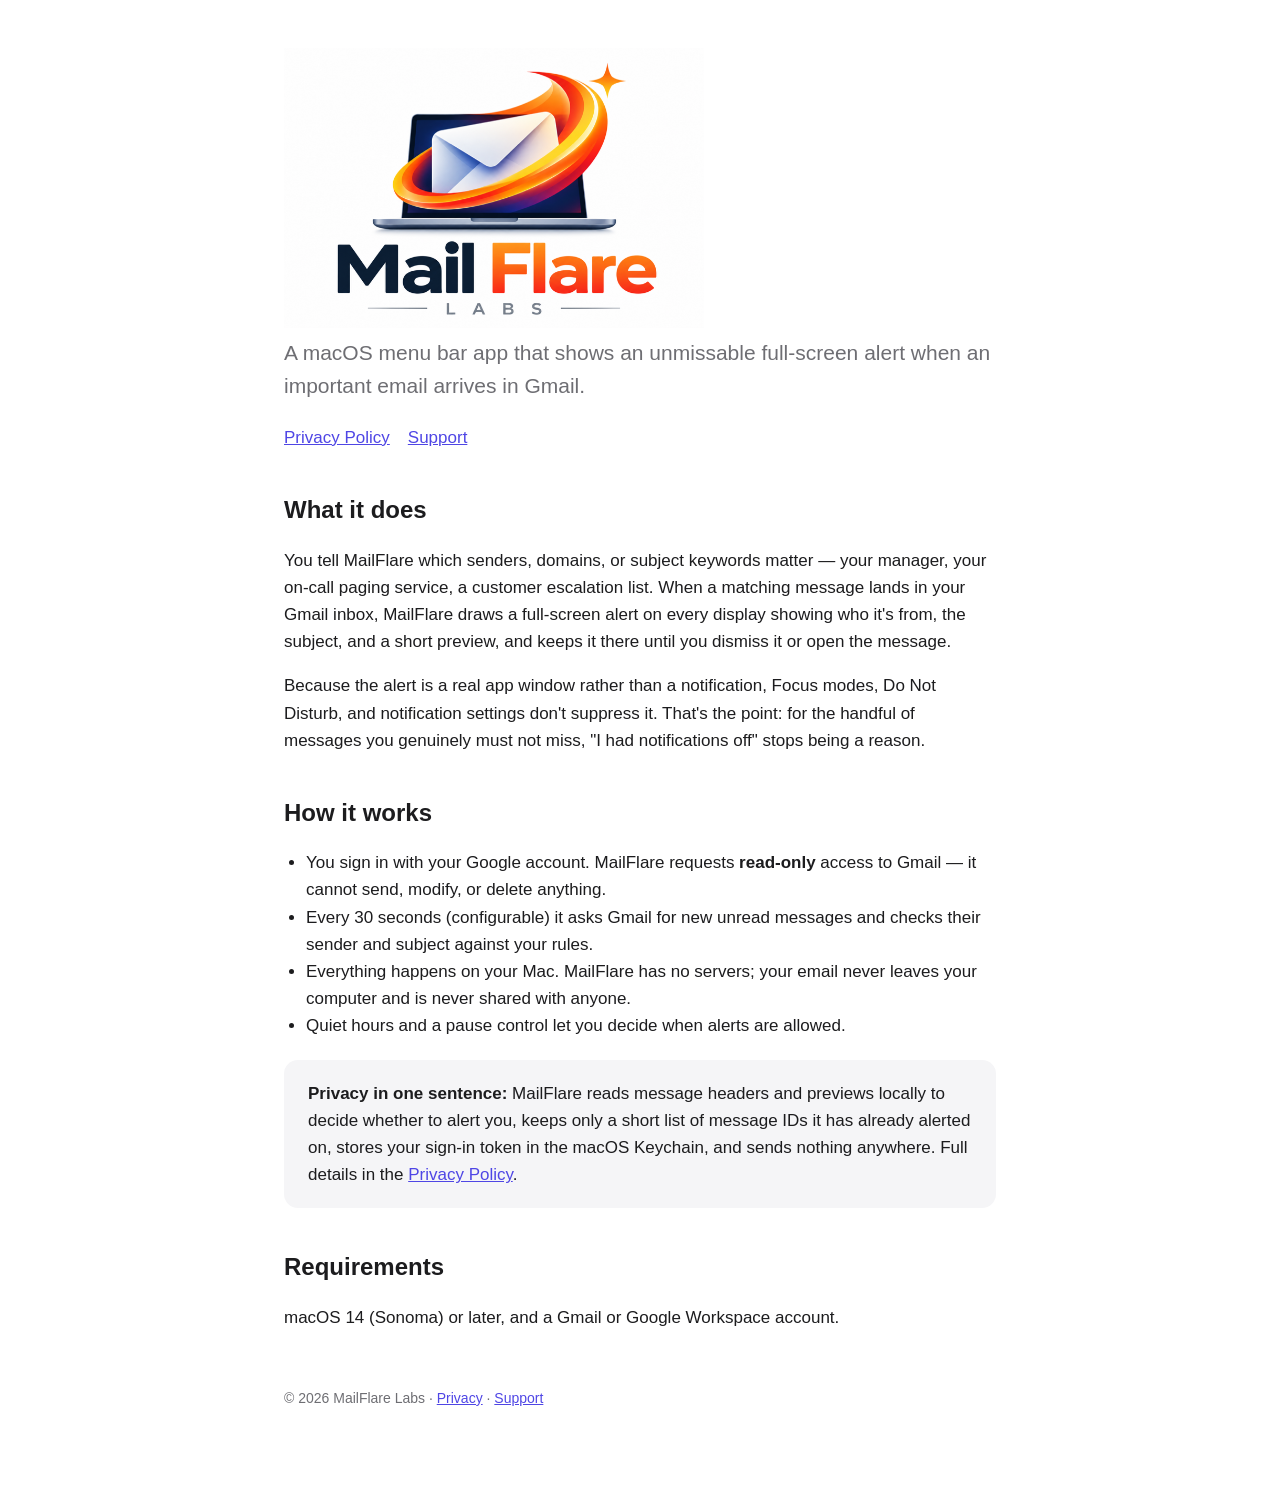
==== index.html @ 503249b5 "MailFlare Labs site: homepage, privacy policy, support" ====
<!doctype html>
<html lang="en">
<head>
<meta charset="utf-8">
<meta name="viewport" content="width=device-width, initial-scale=1">
<title>MailFlare — unmissable alerts for the email that matters</title>
<meta name="description" content="MailFlare is a macOS menu bar app that shows a full-screen alert when an important Gmail message arrives — one that Focus modes and Do Not Disturb can't hide.">
<link rel="stylesheet" href="style.css">
</head>
<body>
<main>
<header>
  <img src="logo.png" alt="MailFlare Labs" style="width:min(100%,420px);height:auto;border-radius:0">
  <h1 class="visually-hidden">MailFlare</h1>
</header>
<p class="lede">A macOS menu bar app that shows an unmissable full-screen alert when an important email arrives in Gmail.</p>
<nav><a href="privacy.html">Privacy Policy</a><a href="support.html">Support</a></nav>

<h2>What it does</h2>
<p>You tell MailFlare which senders, domains, or subject keywords matter — your manager, your on-call paging service, a customer escalation list. When a matching message lands in your Gmail inbox, MailFlare draws a full-screen alert on every display showing who it's from, the subject, and a short preview, and keeps it there until you dismiss it or open the message.</p>
<p>Because the alert is a real app window rather than a notification, Focus modes, Do Not Disturb, and notification settings don't suppress it. That's the point: for the handful of messages you genuinely must not miss, "I had notifications off" stops being a reason.</p>

<h2>How it works</h2>
<ul>
  <li>You sign in with your Google account. MailFlare requests <strong>read-only</strong> access to Gmail — it cannot send, modify, or delete anything.</li>
  <li>Every 30 seconds (configurable) it asks Gmail for new unread messages and checks their sender and subject against your rules.</li>
  <li>Everything happens on your Mac. MailFlare has no servers; your email never leaves your computer and is never shared with anyone.</li>
  <li>Quiet hours and a pause control let you decide when alerts are allowed.</li>
</ul>

<div class="card">
  <strong>Privacy in one sentence:</strong> MailFlare reads message headers and previews locally to decide whether to alert you, keeps only a short list of message IDs it has already alerted on, stores your sign-in token in the macOS Keychain, and sends nothing anywhere. Full details in the <a href="privacy.html">Privacy Policy</a>.
</div>

<h2>Requirements</h2>
<p>macOS 14 (Sonoma) or later, and a Gmail or Google Workspace account.</p>

<footer>© 2026 MailFlare Labs · <a href="privacy.html">Privacy</a> · <a href="support.html">Support</a></footer>
</main>
</body>
</html>
---- style.css ----
:root { color-scheme: light dark; --fg: #1c1c1e; --muted: #6e6e73; --accent: #4f46e5; --bg: #ffffff; --card: #f5f5f7; }
@media (prefers-color-scheme: dark) { :root { --fg: #f5f5f7; --muted: #a1a1a6; --accent: #a5b4fc; --bg: #0b0b0f; --card: #1c1c22; } }
* { box-sizing: border-box; }
body { margin: 0; font: 17px/1.6 -apple-system, BlinkMacSystemFont, "Helvetica Neue", Helvetica, Arial, sans-serif; color: var(--fg); background: var(--bg); }
main { max-width: 760px; margin: 0 auto; padding: 48px 24px 80px; }
header { display: flex; align-items: center; gap: 14px; margin-bottom: 8px; }
header img { width: 56px; height: 56px; border-radius: 13px; }
h1 { font-size: 40px; margin: 0; letter-spacing: -0.02em; }
h2 { font-size: 24px; margin: 40px 0 12px; }
p.lede { font-size: 21px; color: var(--muted); margin-top: 6px; }
a { color: var(--accent); }
nav a { margin-right: 18px; }
.card { background: var(--card); border-radius: 14px; padding: 20px 24px; margin: 20px 0; }
ul { padding-left: 22px; }
footer { margin-top: 56px; color: var(--muted); font-size: 14px; }
code { font-family: ui-monospace, SFMono-Regular, Menlo, monospace; font-size: 0.92em; }
.visually-hidden { position: absolute; width: 1px; height: 1px; overflow: hidden; clip: rect(0 0 0 0); }
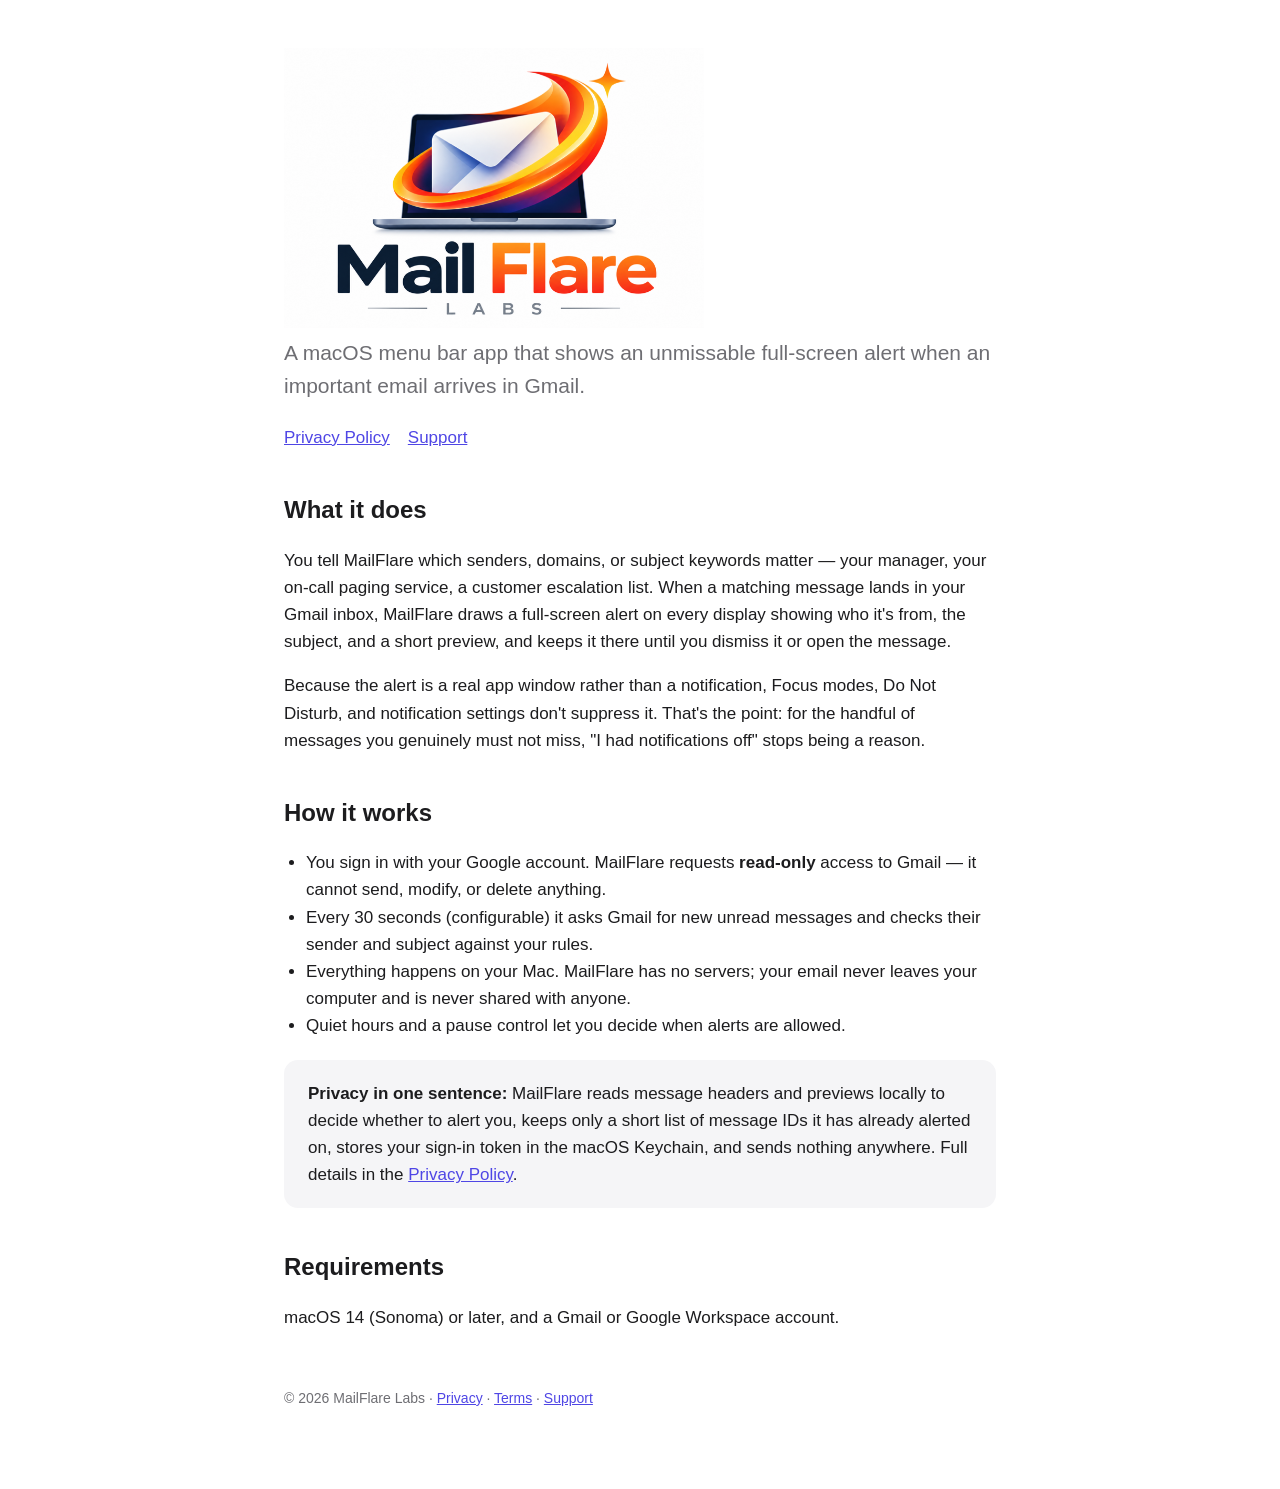
==== commit 2405bfa7: "Add Terms of Service page; link it from footers" ====
--- a/index.html
+++ b/index.html
@@ -35,7 +35,7 @@
 <h2>Requirements</h2>
 <p>macOS 14 (Sonoma) or later, and a Gmail or Google Workspace account.</p>
 
-<footer>© 2026 MailFlare Labs · <a href="privacy.html">Privacy</a> · <a href="support.html">Support</a></footer>
+<footer>© 2026 MailFlare Labs · <a href="privacy.html">Privacy</a> · <a href="terms.html">Terms</a> · <a href="support.html">Support</a></footer>
 </main>
 </body>
 </html>
